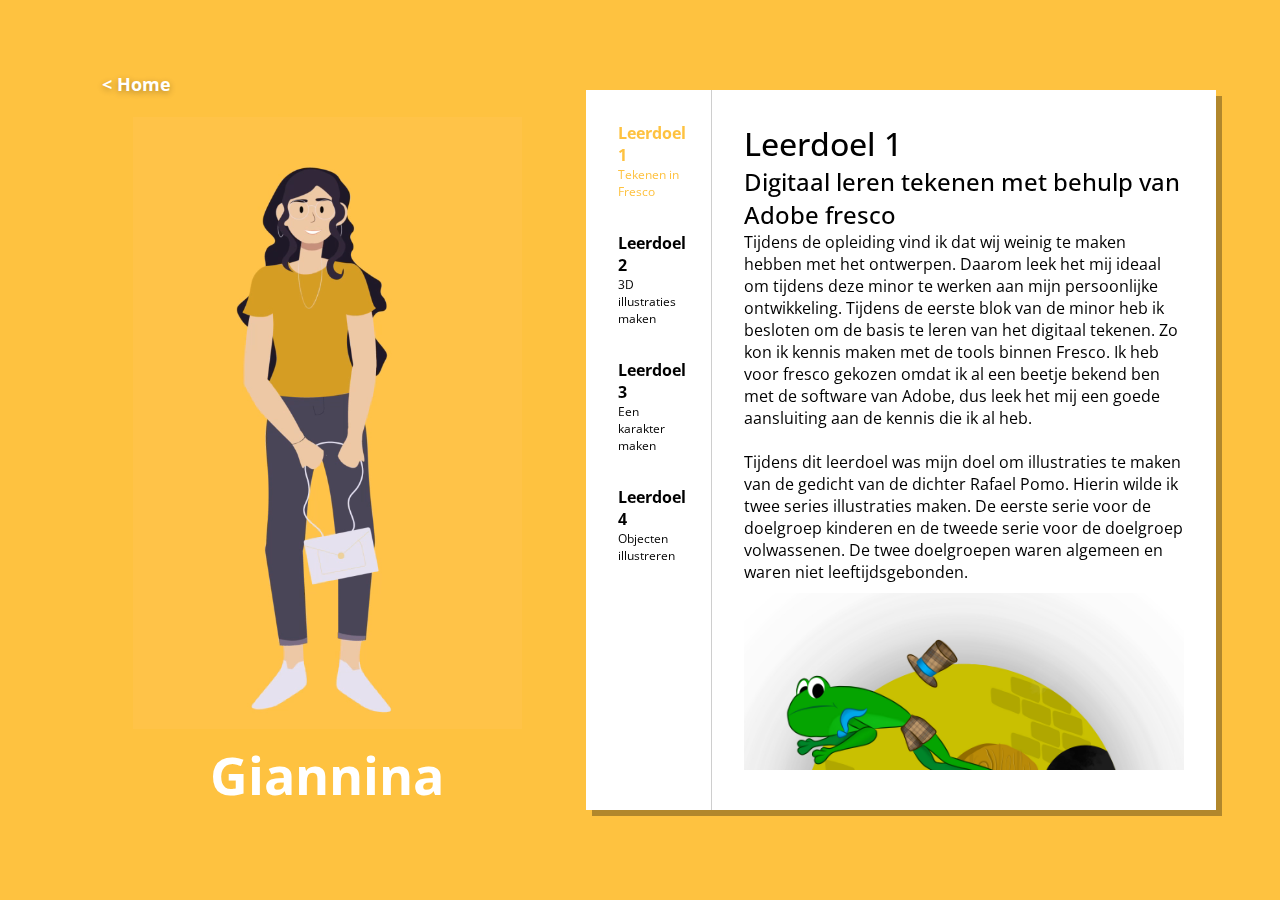
==== giannina.html @ 1cc78993 "git init" ====
<!DOCTYPE html>
<html lang="en">
  <head>
    <meta charset="UTF-8" />
    <meta name="viewport" content="width=device-width, initial-scale=1.0" />
    <title>Document</title>
    <script src="js/tabs.js" defer></script>
    <link rel="stylesheet" href="css/style.css" />
    <style type="text/css">
      .personalPage .blog nav ul li a.current {
        color: #fec240;
      }
    </style>
  </head>
  <body>
    <section class="container personalPage" style="background-color: #fec240">
      <a class="back-btn" href="index.html">&lt; Home</a>
      <section class="character">
        <video muted loop autoplay>
          <source src="animations/giannina.mp4" type="video/mp4" />
          Your browser does not support the video tag.
        </video>
        <h1>Giannina</h1>
      </section>
      <section class="blog">
        <nav>
          <ul>
            <li>
              <a class="tablink current" href="#" onclick="openLearningGoal(event, 'goal1')">
                <strong>Leerdoel 1</strong>
                <p>Tekenen in Fresco</p>
              </a>
            </li>
            <li>
              <a class="tablink" href="#" onclick="openLearningGoal(event, 'goal2')">
                <strong>Leerdoel 2</strong>
                <p>3D illustraties maken</p>
              </a>
            </li>
            <li>
              <a class="tablink" href="#" onclick="openLearningGoal(event, 'goal3')">
                <strong>Leerdoel 3</strong>
                <p>Een karakter maken</p>
              </a>
            </li>
            <li>
              <a class="tablink" href="#" onclick="openLearningGoal(event, 'goal4')">
                <strong>Leerdoel 4</strong>
                <p>Objecten illustreren</p>
              </a>
            </li>
          </ul>
        </nav>
        <article class="process">
          <!-- Learning Goal 1 -->
          <section class="learningGoal" id="goal1" style="display: block">
            <h1>Leerdoel 1</h1>
            <h2>Digitaal leren tekenen met behulp van Adobe fresco</h2>
            <p>
              Tijdens de opleiding vind ik dat wij weinig te maken hebben met het ontwerpen. Daarom leek het mij ideaal om tijdens
              deze minor te werken aan mijn persoonlijke ontwikkeling. Tijdens de eerste blok van de minor heb ik besloten om de
              basis te leren van het digitaal tekenen. Zo kon ik kennis maken met de tools binnen Fresco. Ik heb voor fresco
              gekozen omdat ik al een beetje bekend ben met de software van Adobe, dus leek het mij een goede aansluiting aan de
              kennis die ik al heb.
            </p>
            <br />
            <p>
              Tijdens dit leerdoel was mijn doel om illustraties te maken van de gedicht van de dichter Rafael Pomo. Hierin wilde
              ik twee series illustraties maken. De eerste serie voor de doelgroep kinderen en de tweede serie voor de doelgroep
              volwassenen. De twee doelgroepen waren algemeen en waren niet leeftijdsgebonden.
            </p>
            <img src="images/giannina/blok1-1.jpg" alt="Blok 1" />
            <img src="images/giannina/blok1-2.jpg" alt="Blok 1" />
          </section>

          <!-- Learning Goal 2 -->
          <section class="learningGoal" id="goal2">
            <h1>Leerdoel 2</h1>
            <h2>3D illustraties maken</h2>
            <p>
              Tijdens deze blok heb ik besloten om tijd te nemen om te leren hoe ik 3D lettering kon maken in programma's die niet
              perce zijn gemaakt om 3D te illustreren. Ik hoor je al denken “waarom doe jedat niet gewoon in een daarvoor gemaakte
              software?” Nou laat mij dat je uitleggen. Het leren omgaan met een programma zoals illustrator, fresco ect. Is nog
              best te doen het lastige hiervan is het leren wanneer je het beste voor de ene programma kiest en wanneer voor het
              ander. Naast het leren 3D illustreren wilde ik er ook achter komen wat de ene programma wel kan en waar ze in
              verschillen.
            </p>
            <img src="images/giannina/blok2-1.gif" alt="Blok 2" />
            <img src="images/giannina/blok2-2.png" alt="Blok 2" />
          </section>

          <!-- Learning Goal 3 -->
          <section class="learningGoal" id="goal3">
            <h1>Leerdoel 3</h1>
            <h2>Een karakter maken</h2>
            <p>
              Tijdens dit blok wilde ik mijzelf wat meer uitdagen en ik wilde mijn ontwikkeling zien in de afgelopen weken. Daarom
              heb ik gekozen om een serie karakters te maken. Hierin kon ik de skills die ik de afgelopen leerdoelen heb geleerd
              bij elkaar bundelen en verder leren. Hiermee was het doel dat ik een compleet concept zou maken voor de karakter.
              Dus niet alleen een “poppetje” tekenen maar echt zijn persoonlijkheid verzinnen en deze te reflecteren in de
              illustraties. Daarbij was een van mijn doelen ook om CJ zo te ontwerpen dat hij herkenbaar zou blijven ondanks zijn
              leeftijd. Daarbij hebben jij en ik unice karakteristieken die er voor zorgen dat we herkenbaar blijven. Deze
              karakteristieken wilde ik ook voor CJ ontwerpen en toevoegen.
            </p>
            <img src="images/giannina/blok3-1.jpg" alt="Blok 3" />
            <img src="images/giannina/blok3-2.jpg" alt="Blok 3" />
          </section>

          <!-- Learning Goal 4 -->
          <section class="learningGoal" id="goal4">
            <h1>Leerdoel 4</h1>
            <h2>Objecten illustreren</h2>
            <p>
              Tijdens de laatste blok is ons gevraagd om in groepsverband een portfolio te maken. Om een geheel te kunnen maken
              binnen de portfolio was ik de verantwoordelijke om onze hobby’s te illustreren. Dit met het doel om een beetje
              persoonlijkheid van onszelf te tonen binnen de website. Hiermee wilde ik leren om objecten te illustreren die
              anderen mij vragen. De blokken hiervoor heb ik telkens gemaakt wat ik zelf wilde. Maar nu was het doel het leren
              maken wat anderen vragen en hun verwachtingen te bereiken. Hiermee moest ik vaak met ze in gesprek om feedback te
              krijgen en uiteindelijk te maken wat een ander wilt. Daarnaast wilde ik ook leren hoe ik van een object meerdere
              stylen kon maken en uiteindelijk ook het leren een geheel maken van alle objecten bij elkaar.
            </p>
            <img src="images/giannina/blok4-1.jpg" alt="Blok 4" />
            <img src="images/giannina/blok4-2.jpg" alt="Blok 4" />
            <img src="images/giannina/blok4-3.jpg" alt="Blok 4" />
          </section>
        </article>
      </section>
    </section>
  </body>
</html>
---- css/style.css ----
@import url("https://fonts.googleapis.com/css2?family=Open+Sans:wght@300;400;600&display=swap");

/* KeyFrames */
@keyframes mouseMove {
  50% {
    transform: translateY(1rem) translateX(-50%);
  }
}

@keyframes scalePerson {
  to {
    transform: scale(1.05);
    margin-bottom: 1em;
  }
}

@keyframes scalePersonBack {
  from {
    transform: scale(1.05);
    margin-bottom: 1em;
  }
  to {
    transform: scale(1);
    margin-bottom: 0;
  }
}
/* End KeyFrames */

/* General */
* {
  margin: 0;
  padding: 0;
  box-sizing: border-box;
  scroll-behavior: smooth;
  font-family: "Open Sans", sans-serif;
}

.container {
  max-height: 5vh;
}
/* End General */

/* Landings Page */
.landing {
  width: 100vw;
  height: 100vh;
  display: flex;
  z-index: 5;
}

.landing .character {
  height: 100%;
  display: flex;
  flex-direction: column;
  flex: 5;
  justify-content: center;
  align-items: center;
}

.landing .character .mobile-object {
  display: none;
}

.landing .character .charImg {
  cursor: pointer;
  height: 70%;
  animation: scalePersonBack 300ms ease-in-out forwards;
}

.landing .character .charImg:hover {
  animation: scalePerson 300ms ease-in-out forwards;
}

.landing .character h1 {
  color: white;
  font-size: 52px;
  margin-top: 10px;
}

.landing .mouse {
  position: absolute;
  bottom: 2em;
  display: block;
  left: 50%;
  transform: translateX(-50%);
  animation: mouseMove 2s infinite linear;
  cursor: pointer;
}
/* End Landings Page */

/* Home Page Persons */
.person {
  width: 100vw;
  height: 100vh;
  display: flex;
  justify-content: center;
  align-items: center;
  padding: 0 15vw;
  position: relative;
}

.person .info {
  background-color: white;
  box-shadow: 6px 6px 0px rgba(0, 0, 0, 0.3);
  padding: 1em 2em;
  display: block;
  margin-left: auto;
}

.person .info h2 {
  font-size: 54px;
}

.person a {
  display: block;
  text-decoration: none;
  float: right;
  color: white;
  font-size: 20px;
  margin-top: 1.5em;
  border: 1px solid white;
  box-shadow: 6px 6px 0px rgba(0, 0, 0, 0.3);
  padding: 4px 3em;
}

.person lottie-player {
  width: 400px;
  height: 400px;
  position: relative;
  right: 500px;
  bottom: 75px;
}

article#p1 {
  background-color: #fec240;
  z-index: 6;
}

article#p2 {
  background-color: #de4b43;
  z-index: 7;
}

article#p3 {
  background-color: #98c4d1;
  z-index: 8;
}

article#p4 {
  background-color: #2f375b;
  z-index: 9;
}

article#p5 {
  background-color: #3bb28c;
  z-index: 10;
}
/* End Home Page Persons */

/* Personal Page */
.personalPage {
  display: flex;
  min-height: 100vh;
  max-height: inherit;
}

.personalPage .back-btn {
  text-decoration: none;
  color: white;
  position: relative;
  top: 4em;
  font-weight: bold;
  left: 8%;
  font-size: 18px;
  text-shadow: 0px 2px 6px rgba(0, 0, 0, 0.3);
  height: 20px;
}

.personalPage .back-btn:hover {
  text-decoration: underline;
}

.personalPage .character {
  flex: 1;
  height: 80vh;
  display: flex;
  justify-content: flex-end;
  align-items: center;
  flex-direction: column;
  margin: 10vh 5%;
}

.personalPage .character video {
  height: 85%;
}

.personalPage .character h1 {
  color: white;
  font-size: 52px;
  margin-top: 10px;
}

.personalPage .object {
  position: absolute;
  height: 100px;
  left: 25vw;
  bottom: 20vh;
}

.personalPage .blog {
  flex: 3;
  height: 80vh;
  margin: 10vh 5% 10vh 0;
  background-color: white;
  box-shadow: 6px 6px 0px rgba(0, 0, 0, 0.3);
  display: flex;
}

.personalPage .blog nav {
  border-right: 1px solid #cecece;
  height: 100%;
  width: 20%;
  padding: 2em;
}

.personalPage .blog nav ul {
  list-style-type: none;
  width: 100%;
}

.personalPage .blog nav ul li {
  margin-bottom: 2em;
  width: 100%;
  display: flex;
  justify-content: center;
}

.personalPage .blog nav ul li a {
  text-decoration: none;
  color: black;
  display: flex;
  flex-direction: column;
  text-align: left;
  width: 100%;
}

.personalPage .blog nav ul li a p {
  font-size: 12px;
}

.personalPage .blog .process {
  height: 90%;
  width: 100%;
  padding: 0 2em;
  overflow: scroll;
  margin: 2em 0;
}

.personalPage .blog .process .learningGoal {
  display: none;
}

.personalPage .blog .process h1 {
  font-size: 32px;
  font-weight: 500;
}

.personalPage .blog .process h2 {
  font-weight: 500;
}

.personalPage .blog .process img {
  max-width: 100%;
  margin: 10px 0;
}

/* --------------- Tablet ----------------- */
@media screen and (min-width: 481px) and (max-width: 768px) {
  /* Landings Page */
  .landing .character .charImg {
    height: 35%;
  }

  .landing .character .mobile-object {
    display: none;
  }

  .landing .character h1 {
    font-size: 32px;
  }
  /* End Landings Page */

  /* Home Page Persons */
  .person {
    width: 100vw;
    height: 100vh;
    display: flex;
    justify-content: flex-start;
    flex-direction: column;
    align-items: center;
    padding: 0 15vw;
    position: relative;
  }

  .person lottie-player {
    width: 400px;
    height: 400px;
    position: relative;
    right: 0;
    bottom: 0;
  }
  /* End Home Page Persons */

  /* Personal Page */
  .personalPage {
    flex-direction: column;
    height: auto;
  }

  .personalPage .character {
    height: 40%;
    display: flex;
    justify-content: flex-start;
    align-items: center;
    flex-direction: column;
    margin: 2em;
  }

  .personalPage .character video {
    height: 40vh;
  }

  .personalPage .object {
    position: absolute;
    height: 75px;
    left: 55%;
    top: 35vh;
  }

  .personalPage .blog {
    flex-direction: column;
    margin: 10vh 5% 10vh 5%;
    max-height: 80vh;
  }

  .personalPage .blog nav {
    border-right: none;
    border-bottom: 1px solid #cecece;
    width: 100%;
    height: auto;
    padding: 1em;
  }

  .personalPage .blog nav ul {
    display: flex;
    flex-direction: row;
  }

  .personalPage .blog nav ul li {
    margin-bottom: 0;
  }

  /* End Personal Page */
}
/* --------------- End Tablet ----------------- */

/* ----------------- Mobile ------------------- */
@media screen and (max-width: 481px) {
  .landing {
    width: 100vw;
    height: 100vh;
    display: flex;
    z-index: 5;
    flex-direction: column;
  }

  .landing .character {
    display: flex;
    flex-direction: row;
    width: 100%;
    height: 20vh;
    align-items: center;
    justify-content: flex-start;
    padding: 0 2em;
  }

  .landing .character .mobile-object {
    display: block;
    height: 50%;
    margin-right: 2em;
  }

  .landing .character .charImg {
    display: none;
  }

  .landing .character h1 {
    color: white;
    font-size: 52px;
    margin-top: 10px;
  }

  .landing .mouse {
    display: none;
  }

  .person {
    width: 100vw;
    height: auto;
    min-height: 100vh;
    justify-content: flex-start;
    flex-direction: column;
    padding: 0 1em 2em 1em;
  }

  .person lottie-player {
    width: 300px;
    height: 300px;
    transform: translateY(-2em);
    position: relative;
    right: 0;
    bottom: 0;
  }

  .person .info h2 {
    font-size: 32px;
  }

  .person a {
    padding: 6px 3em;
  }

  /* Personal Page */
  .personalPage {
    flex-direction: column;
    height: auto;
  }

  .personalPage .character {
    height: 40%;
    display: flex;
    justify-content: flex-start;
    align-items: center;
    flex-direction: column;
    margin: 2em;
  }

  .personalPage .character video {
    height: 40vh;
  }

  .personalPage .object {
    position: absolute;
    height: 50px;
    left: 55%;
    top: 38vh;
  }

  .personalPage .blog {
    flex-direction: column;
    margin: 10vh 5% 10vh 5%;
    max-height: 80vh;
  }

  .personalPage .blog nav {
    border-right: none;
    border-bottom: 1px solid #cecece;
    width: 100%;
    height: auto;
    padding: 1em 1em 0 1em;
  }

  .personalPage .blog nav ul {
    display: flex;
    flex-direction: column;
  }

  .personalPage .blog nav ul li {
    margin-bottom: 0;
    border-bottom: 1px solid #cecece;
    padding: 10px 0;
    justify-content: flex-start;
  }

  .personalPage .blog nav ul li:last-child {
    border-bottom: none;
  }

  .personalPage .blog nav ul li a {
    flex-direction: row;
    width: 100%;
  }

  .personalPage .blog nav ul li a strong {
    margin-right: 1em;
  }

  /* End Personal Page */
}
/* --------------- End Mobile ----------------- */
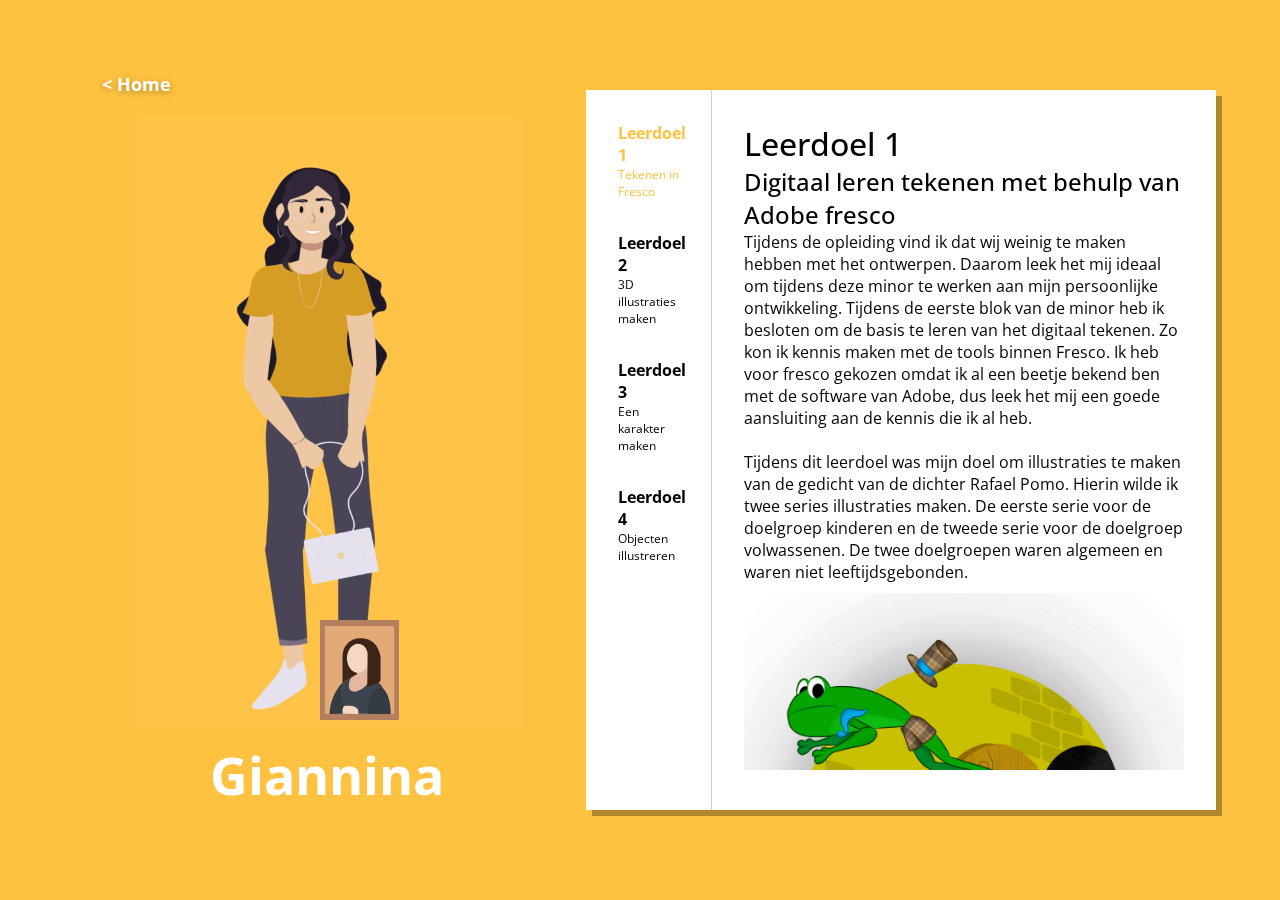
==== commit 6a5506b3: "Update elements" ====
--- a/giannina.html
+++ b/giannina.html
@@ -21,6 +21,7 @@
           Your browser does not support the video tag.
         </video>
         <h1>Giannina</h1>
+        <img class="object" src="images/objects/schilderij.svg" alt="schilderij" />
       </section>
       <section class="blog">
         <nav>
--- a/css/style.css
+++ b/css/style.css
@@ -39,6 +39,61 @@
   max-height: 5vh;
 }
 /* End General */
+
+/* Buttons */
+.btn-yellow {
+  background-color: #fec240;
+}
+
+.btn-yellow:hover {
+  background-color: white;
+  border: 1px solid #d69d1d;
+  box-shadow: 6px 6px 0 rgba(255, 255, 255, 0.3);
+  color: #fec240;
+}
+
+.btn-red {
+  background-color: #de4b43;
+}
+
+.btn-red:hover {
+  background-color: white;
+  border: 1px solid #923530;
+  box-shadow: 6px 6px 0 rgba(255, 255, 255, 0.3);
+  color: #de4b43;
+}
+
+.btn-lightblue {
+  background-color: #98c4d1;
+}
+.btn-lightblue:hover {
+  background-color: white;
+  border: 1px solid #578897;
+  box-shadow: 6px 6px 0 rgba(255, 255, 255, 0.3);
+  color: #98c4d1;
+}
+
+.btn-darkblue {
+  background-color: #2f375b;
+}
+
+.btn-darkblue:hover {
+  background-color: white;
+  border: 1px solid #5d699e;
+  box-shadow: 6px 6px 0 rgba(255, 255, 255, 0.3);
+  color: #2f375b;
+}
+
+.btn-green {
+  background-color: #3bb28c;
+}
+
+.btn-green:hover {
+  background-color: white;
+  border: 1px solid #1c6d53;
+  box-shadow: 6px 6px 0 rgba(255, 255, 255, 0.3);
+  color: #3bb28c;
+}
 
 /* Landings Page */
 .landing {
@@ -121,6 +176,7 @@
   border: 1px solid white;
   box-shadow: 6px 6px 0px rgba(0, 0, 0, 0.3);
   padding: 4px 3em;
+  transition: 200ms;
 }
 
 .person lottie-player {
@@ -386,7 +442,7 @@
 
   .landing .character .mobile-object {
     display: block;
-    height: 50%;
+    width: 15%;
     margin-right: 2em;
   }
 
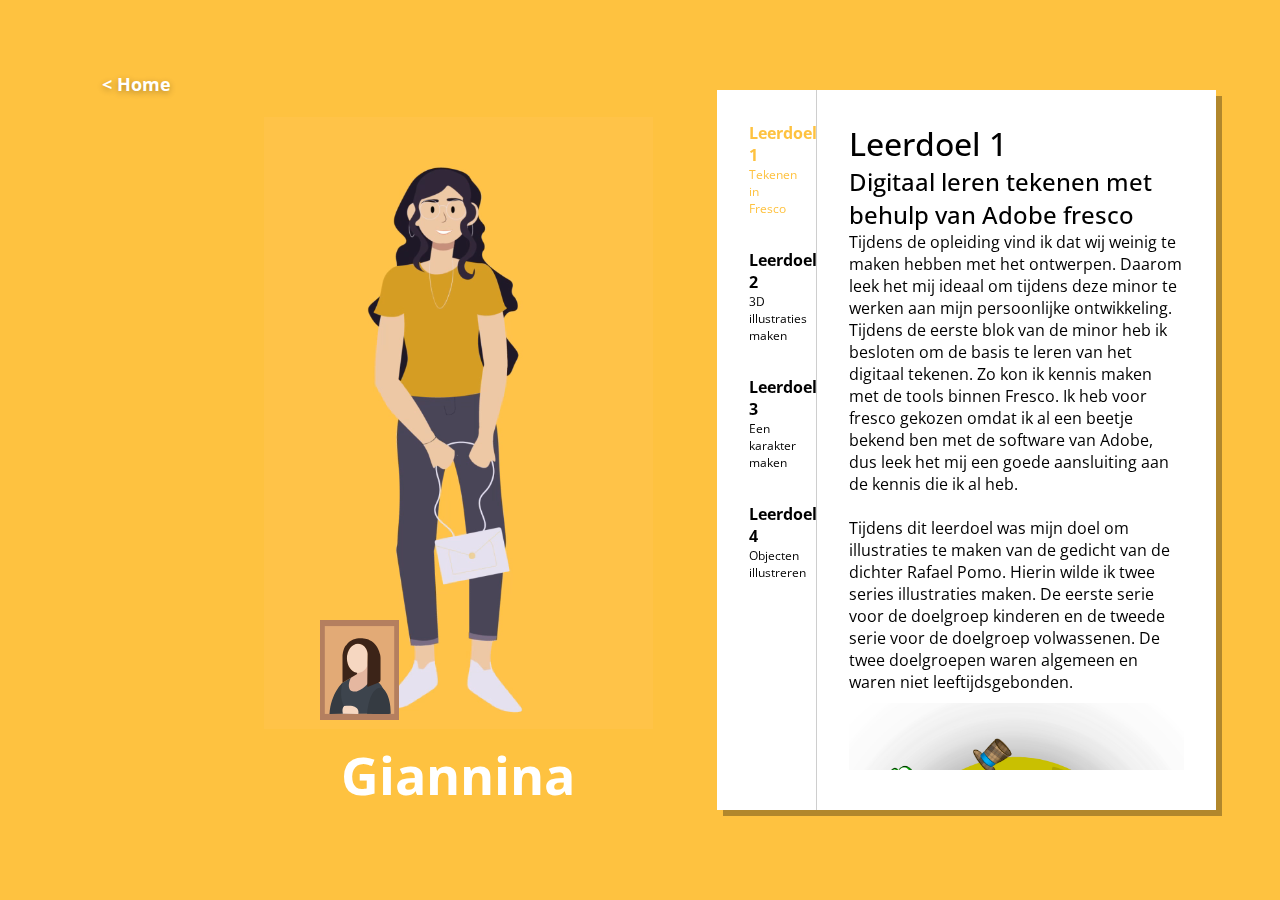
==== commit dbf0ece6: "Update files" ====
--- a/giannina.html
+++ b/giannina.html
@@ -3,7 +3,7 @@
   <head>
     <meta charset="UTF-8" />
     <meta name="viewport" content="width=device-width, initial-scale=1.0" />
-    <title>Document</title>
+    <title>Giannina | Blog Groep 3</title>
     <script src="js/tabs.js" defer></script>
     <link rel="stylesheet" href="css/style.css" />
     <style type="text/css">
--- a/css/style.css
+++ b/css/style.css
@@ -230,6 +230,7 @@
   font-size: 18px;
   text-shadow: 0px 2px 6px rgba(0, 0, 0, 0.3);
   height: 20px;
+  width: 200px;
 }
 
 .personalPage .back-btn:hover {
